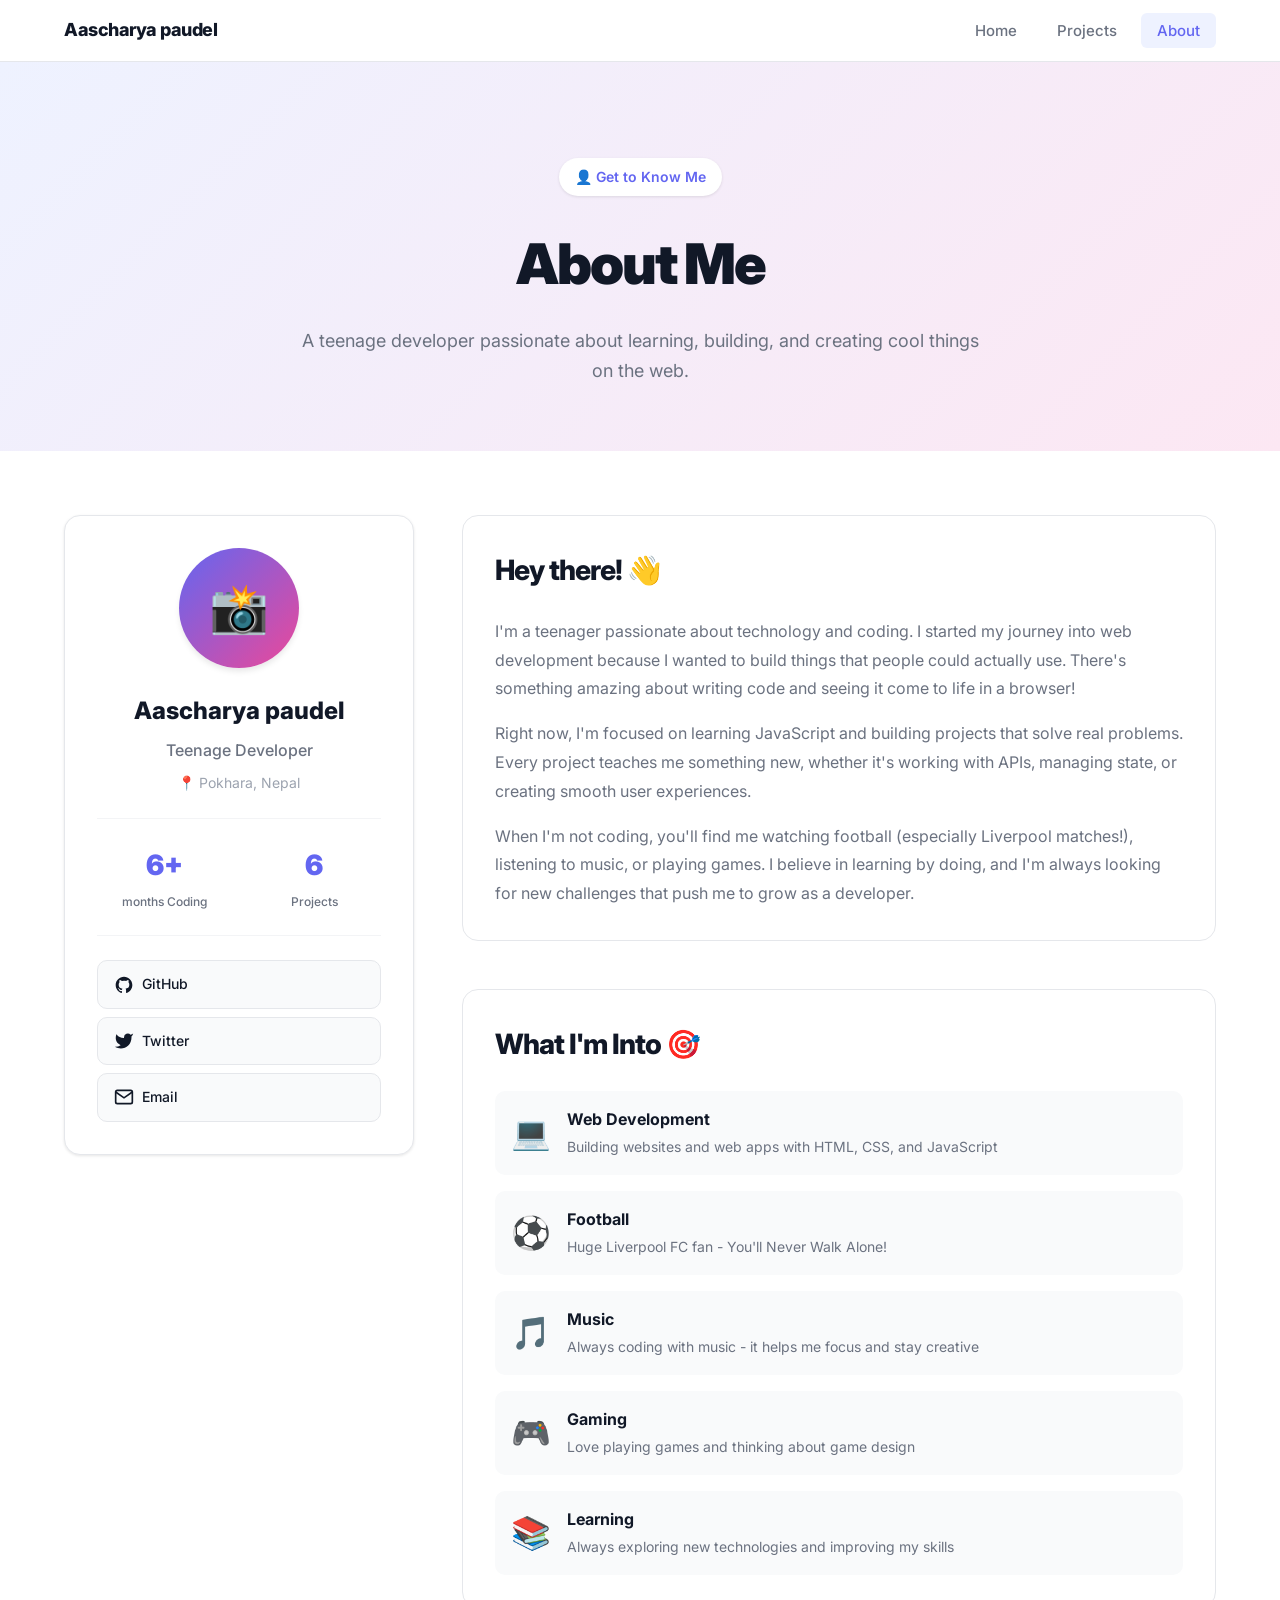
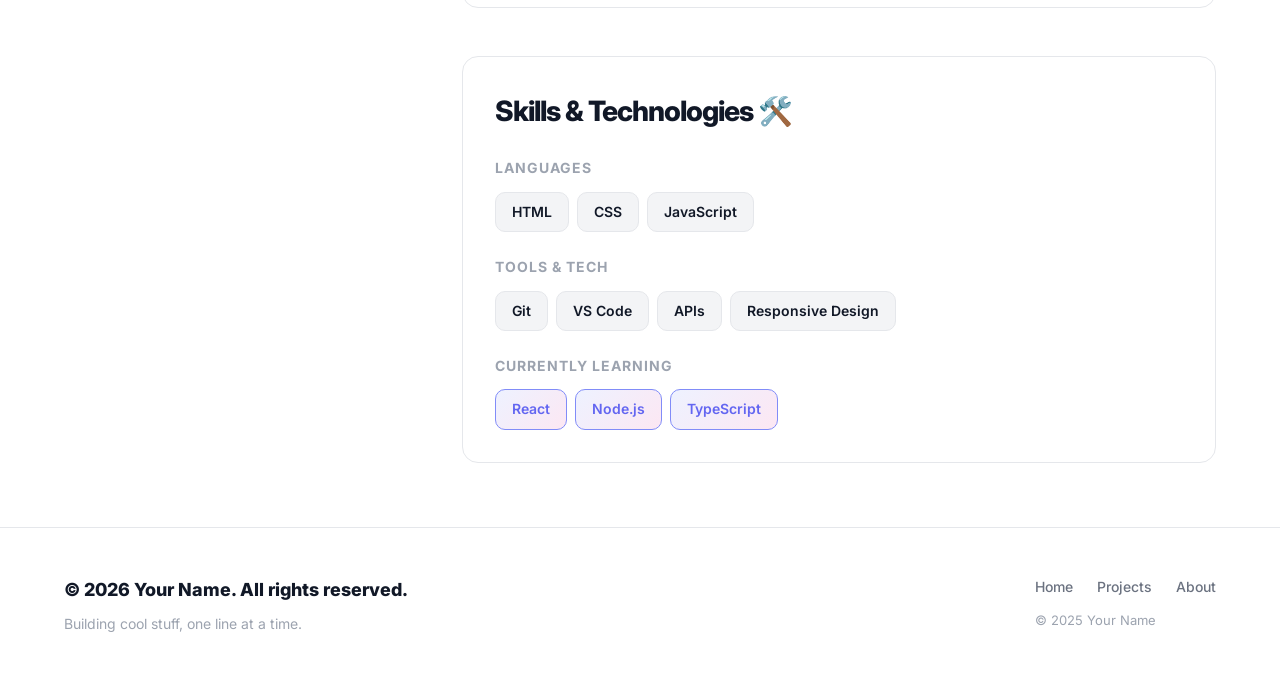
==== about.html @ 3bc78f4f "Initial commit - Personal website with Spotify integration" ====
<!DOCTYPE html>
<html lang="en">

<head>
    <meta charset="UTF-8">
    <meta name="viewport" content="width=device-width, initial-scale=1.0">
    <title>About - Your Name</title>
    <meta name="description" content="About me - a teenage developer and creative thinker">
    <link rel="stylesheet" href="css/style.css">
</head>

<body>
    <!-- Navigation -->
    <nav class="navbar">
        <div class="container">
            <div class="nav-brand">
                <a href="index.html">Aascharya paudel</a>
            </div>
            <ul class="nav-menu">
                <li><a href="index.html" class="nav-link">Home</a></li>
                <li><a href="projects.html" class="nav-link">Projects</a></li>
                <li><a href="about.html" class="nav-link active">About</a></li>
            </ul>
            <button class="mobile-toggle" id="mobileToggle" aria-label="Toggle menu">
                <span></span>
                <span></span>
                <span></span>
            </button>
        </div>
    </nav>

    <!-- Page Header -->
    <section class="page-header-section">
        <div class="container">
            <div class="page-header-content">
                <div class="page-badge">👤 Get to Know Me</div>
                <h1 class="page-title">About Me</h1>
                <p class="page-description">
                    A teenage developer passionate about learning, building, and creating cool things on the web.
                </p>
            </div>
        </div>
    </section>

    <!-- Main About Content -->
    <section class="about-main-section">
        <div class="container">
            <div class="about-layout">

                <!-- Profile Card -->
                <aside class="profile-sidebar">
                    <div class="profile-card">
                        <div class="profile-avatar">
                            <span class="avatar-placeholder">📸</span>
                        </div>
                        <h2 class="profile-name">Aascharya paudel</h2>
                        <p class="profile-role">Teenage Developer</p>
                        <p class="profile-location">📍 Pokhara, Nepal</p>

                        <div class="profile-stats">
                            <div class="profile-stat">
                                <div class="stat-value">6+</div>
                                <div class="stat-label">months Coding</div>
                            </div>
                            <div class="profile-stat">
                                <div class="stat-value">6</div>
                                <div class="stat-label">Projects</div>
                            </div>
                        </div>

                        <div class="profile-socials">
                            <a href="https://github.com" class="social-btn" target="_blank">
                                <svg width="20" height="20" viewBox="0 0 24 24" fill="currentColor">
                                    <path
                                        d="M12 2C6.477 2 2 6.477 2 12c0 4.42 2.865 8.17 6.839 9.49.5.092.682-.217.682-.482 0-.237-.008-.866-.013-1.7-2.782.603-3.369-1.34-3.369-1.34-.454-1.156-1.11-1.463-1.11-1.463-.908-.62.069-.608.069-.608 1.003.07 1.531 1.03 1.531 1.03.892 1.529 2.341 1.087 2.91.831.092-.646.35-1.086.636-1.336-2.22-.253-4.555-1.11-4.555-4.943 0-1.091.39-1.984 1.029-2.683-.103-.253-.446-1.27.098-2.647 0 0 .84-.269 2.75 1.025A9.578 9.578 0 0112 6.836c.85.004 1.705.114 2.504.336 1.909-1.294 2.747-1.025 2.747-1.025.546 1.377.203 2.394.1 2.647.64.699 1.028 1.592 1.028 2.683 0 3.842-2.339 4.687-4.566 4.935.359.309.678.919.678 1.852 0 1.336-.012 2.415-.012 2.743 0 .267.18.578.688.48C19.138 20.167 22 16.418 22 12c0-5.523-4.477-10-10-10z" />
                                </svg>
                                <span>GitHub</span>
                            </a>
                            <a href="https://twitter.com" class="social-btn" target="_blank">
                                <svg width="20" height="20" viewBox="0 0 24 24" fill="currentColor">
                                    <path
                                        d="M23 3a10.9 10.9 0 01-3.14 1.53 4.48 4.48 0 00-7.86 3v1A10.66 10.66 0 013 4s-4 9 5 13a11.64 11.64 0 01-7 2c9 5 20 0 20-11.5a4.5 4.5 0 00-.08-.83A7.72 7.72 0 0023 3z" />
                                </svg>
                                <span>Twitter</span>
                            </a>
                            <a href="mailto:your.email@example.com" class="social-btn">
                                <svg width="20" height="20" viewBox="0 0 24 24" fill="none" stroke="currentColor"
                                    stroke-width="2">
                                    <path
                                        d="M4 4h16c1.1 0 2 .9 2 2v12c0 1.1-.9 2-2 2H4c-1.1 0-2-.9-2-2V6c0-1.1.9-2 2-2z" />
                                    <path d="M22 6l-10 7L2 6" />
                                </svg>
                                <span>Email</span>
                            </a>
                        </div>
                    </div>
                </aside>

                <!-- Bio Content -->
                <div class="bio-content">
                    <div class="bio-section">
                        <h2 class="bio-heading">Hey there! 👋</h2>
                        <p class="bio-text">
                            I'm a teenager passionate about technology and coding. I started my journey into web
                            development because I wanted to build things that people could actually use. There's
                            something amazing about writing code and seeing it come to life in a browser!
                        </p>
                        <p class="bio-text">
                            Right now, I'm focused on learning JavaScript and building projects that solve real
                            problems. Every project teaches me something new, whether it's working with APIs,
                            managing state, or creating smooth user experiences.
                        </p>
                        <p class="bio-text">
                            When I'm not coding, you'll find me watching football (especially Liverpool matches!),
                            listening to music, or playing games. I believe in learning by doing, and I'm always
                            looking for new challenges that push me to grow as a developer.
                        </p>
                    </div>

                    <div class="bio-section">
                        <h2 class="bio-heading">What I'm Into 🎯</h2>
                        <div class="interests-list">
                            <div class="interest-item">
                                <span class="interest-emoji">💻</span>
                                <div class="interest-info">
                                    <h4>Web Development</h4>
                                    <p>Building websites and web apps with HTML, CSS, and JavaScript</p>
                                </div>
                            </div>
                            <div class="interest-item">
                                <span class="interest-emoji">⚽</span>
                                <div class="interest-info">
                                    <h4>Football</h4>
                                    <p>Huge Liverpool FC fan - You'll Never Walk Alone!</p>
                                </div>
                            </div>
                            <div class="interest-item">
                                <span class="interest-emoji">🎵</span>
                                <div class="interest-info">
                                    <h4>Music</h4>
                                    <p>Always coding with music - it helps me focus and stay creative</p>
                                </div>
                            </div>
                            <div class="interest-item">
                                <span class="interest-emoji">🎮</span>
                                <div class="interest-info">
                                    <h4>Gaming</h4>
                                    <p>Love playing games and thinking about game design</p>
                                </div>
                            </div>
                            <div class="interest-item">
                                <span class="interest-emoji">📚</span>
                                <div class="interest-info">
                                    <h4>Learning</h4>
                                    <p>Always exploring new technologies and improving my skills</p>
                                </div>
                            </div>
                        </div>
                    </div>

                    <div class="bio-section">
                        <h2 class="bio-heading">Skills & Technologies 🛠️</h2>
                        <div class="skills-list">
                            <div class="skill-group">
                                <h4 class="skill-category">Languages</h4>
                                <div class="skill-tags">
                                    <span class="skill-badge">HTML</span>
                                    <span class="skill-badge">CSS</span>
                                    <span class="skill-badge">JavaScript</span>
                                </div>
                            </div>
                            <div class="skill-group">
                                <h4 class="skill-category">Tools & Tech</h4>
                                <div class="skill-tags">
                                    <span class="skill-badge">Git</span>
                                    <span class="skill-badge">VS Code</span>
                                    <span class="skill-badge">APIs</span>
                                    <span class="skill-badge">Responsive Design</span>
                                </div>
                            </div>
                            <div class="skill-group">
                                <h4 class="skill-category">Currently Learning</h4>
                                <div class="skill-tags">
                                    <span class="skill-badge learning">React</span>
                                    <span class="skill-badge learning">Node.js</span>
                                    <span class="skill-badge learning">TypeScript</span>
                                </div>
                            </div>
                        </div>
                    </div>
                </div>

            </div>
        </div>
    </section>

    <!-- Footer -->
    <footer class="footer">
        <div class="container">
            <div class="footer-content">
                <div class="footer-left">
                    <p class="footer-name">Your Name</p>
                    <p class="footer-tagline">Building cool stuff, one line at a time.</p>
                </div>
                <div class="footer-right">
                    <div class="footer-links">
                        <a href="index.html">Home</a>
                        <a href="projects.html">Projects</a>
                        <a href="about.html">About</a>
                    </div>
                    <p class="footer-copy">&copy; 2025 Your Name</p>
                </div>
            </div>
        </div>
    </footer>

    <script src="js/main.js"></script>
</body>

</html>
---- css/style.css ----
/* ====================================
   Modern Portfolio Design
   ==================================== */
@import url('https://fonts.googleapis.com/css2?family=Inter:wght@400;500;600;700;800;900&display=swap');

:root {
    /* Modern Color Palette */
    --primary: #6366F1;
    --primary-dark: #4F46E5;
    --primary-light: #818CF8;
    --accent: #EC4899;
    --success: #10B981;

    --bg-main: #FFFFFF;
    --bg-secondary: #F9FAFB;
    --bg-tertiary: #F3F4F6;

    --text-primary: #111827;
    --text-secondary: #6B7280;
    --text-tertiary: #9CA3AF;

    --border: #E5E7EB;
    --border-light: #F3F4F6;

    /* Shadows */
    --shadow-xs: 0 1px 2px 0 rgba(0, 0, 0, 0.05);
    --shadow-sm: 0 1px 3px 0 rgba(0, 0, 0, 0.1);
    --shadow-md: 0 4px 6px -1px rgba(0, 0, 0, 0.1);
    --shadow-lg: 0 10px 15px -3px rgba(0, 0, 0, 0.1);
    --shadow-xl: 0 20px 25px -5px rgba(0, 0, 0, 0.1);

    /* Spacing */
    --space-xs: 8px;
    --space-sm: 12px;
    --space-md: 16px;
    --space-lg: 24px;
    --space-xl: 32px;
    --space-2xl: 48px;
    --space-3xl: 64px;
    --space-4xl: 96px;

    /* Border Radius */
    --radius-sm: 6px;
    --radius-md: 10px;
    --radius-lg: 16px;
    --radius-xl: 24px;
    --radius-full: 9999px;
}

* {
    margin: 0;
    padding: 0;
    box-sizing: border-box;
}

html {
    scroll-behavior: smooth;
}

body {
    font-family: 'Inter', -apple-system, BlinkMacSystemFont, sans-serif;
    background-color: var(--bg-main);
    color: var(--text-primary);
    line-height: 1.6;
    font-size: 16px;
    -webkit-font-smoothing: antialiased;
}

::selection {
    background-color: var(--primary-light);
    color: white;
}

a {
    text-decoration: none;
    color: inherit;
}

.container {
    max-width: 1200px;
    margin: 0 auto;
    padding: 0 var(--space-lg);
}

/* ====================================
   Navigation
   ==================================== */
.navbar {
    position: sticky;
    top: 0;
    z-index: 100;
    background-color: rgba(255, 255, 255, 0.8);
    backdrop-filter: blur(12px);
    border-bottom: 1px solid var(--border);
    padding: var(--space-md) 0;
}

.navbar .container {
    display: flex;
    justify-content: space-between;
    align-items: center;
}

.nav-brand a {
    font-size: 18px;
    font-weight: 800;
    color: var(--text-primary);
    letter-spacing: -0.5px;
}

.nav-menu {
    display: flex;
    gap: var(--space-xs);
    list-style: none;
}

.nav-link {
    padding: var(--space-xs) var(--space-md);
    color: var(--text-secondary);
    font-size: 15px;
    font-weight: 500;
    border-radius: var(--radius-sm);
    transition: all 0.2s;
}

.nav-link:hover {
    color: var(--text-primary);
    background-color: var(--bg-secondary);
}

.nav-link.active {
    color: var(--primary);
    background-color: #EEF2FF;
}

.mobile-toggle {
    display: none;
    flex-direction: column;
    gap: 5px;
    background: none;
    border: none;
    cursor: pointer;
}

.mobile-toggle span {
    width: 24px;
    height: 2px;
    background-color: var(--text-primary);
    border-radius: 2px;
    transition: all 0.3s ease;
}

/* ====================================
   Hero Section
   ==================================== */
.hero {
    padding: var(--space-4xl) 0 var(--space-3xl);
    text-align: center;
}

.hero-badge {
    display: inline-block;
    padding: var(--space-xs) var(--space-md);
    background: linear-gradient(135deg, #EEF2FF 0%, #FCE7F3 100%);
    color: var(--primary);
    font-size: 14px;
    font-weight: 600;
    border-radius: var(--radius-full);
    margin-bottom: var(--space-lg);
}

.hero-title {
    font-size: clamp(40px, 6vw, 64px);
    font-weight: 900;
    letter-spacing: -2px;
    line-height: 1.1;
    margin-bottom: var(--space-md);
}

.gradient-text {
    background: linear-gradient(135deg, var(--primary) 0%, var(--accent) 100%);
    -webkit-background-clip: text;
    -webkit-text-fill-color: transparent;
    background-clip: text;
}

.hero-subtitle {
    font-size: 20px;
    color: var(--text-secondary);
    font-weight: 500;
    margin-bottom: var(--space-md);
}

.hero-description {
    font-size: 18px;
    color: var(--text-tertiary);
    line-height: 1.7;
    max-width: 650px;
    margin: 0 auto var(--space-xl);
}

.hero-buttons {
    display: flex;
    gap: var(--space-sm);
    justify-content: center;
    flex-wrap: wrap;
}

/* ====================================
   Buttons
   ==================================== */
.btn {
    padding: 14px 28px;
    border-radius: var(--radius-md);
    font-weight: 600;
    font-size: 15px;
    cursor: pointer;
    border: none;
    transition: all 0.2s;
    display: inline-flex;
    align-items: center;
    gap: var(--space-xs);
    text-decoration: none;
}

.btn-primary {
    background: linear-gradient(135deg, var(--primary) 0%, var(--primary-dark) 100%);
    color: white;
    box-shadow: var(--shadow-sm);
}

.btn-primary:hover {
    transform: translateY(-2px);
    box-shadow: var(--shadow-lg);
}

.btn-secondary {
    background-color: var(--bg-secondary);
    color: var(--text-primary);
    border: 1.5px solid var(--border);
}

.btn-secondary:hover {
    border-color: var(--primary-light);
    background-color: #EEF2FF;
}

/* ====================================
   Stats Section
   ==================================== */
.stats-section {
    padding: var(--space-3xl) 0;
    background: linear-gradient(135deg, #EEF2FF 0%, #FCE7F3 100%);
}

.stats-grid {
    display: grid;
    grid-template-columns: repeat(auto-fit, minmax(250px, 1fr));
    gap: var(--space-lg);
}

.stat-card {
    text-align: center;
    padding: var(--space-xl);
}

.stat-icon {
    font-size: 48px;
    margin-bottom: var(--space-sm);
}

.stat-number {
    font-size: 40px;
    font-weight: 900;
    color: var(--primary);
    margin-bottom: var(--space-xs);
    letter-spacing: -1px;
}

.stat-label {
    font-size: 15px;
    color: var(--text-secondary);
    font-weight: 500;
}

/* ====================================
   Activity Section
   ==================================== */
.activity-section {
    padding: var(--space-3xl) 0;
}

.section-header {
    text-align: center;
    margin-bottom: var(--space-2xl);
}

.section-title {
    font-size: clamp(32px, 4vw, 42px);
    font-weight: 900;
    letter-spacing: -1.5px;
    margin-bottom: var(--space-xs);
}

.section-subtitle {
    font-size: 18px;
    color: var(--text-secondary);
}

.section-link {
    color: var(--primary);
    font-weight: 600;
    font-size: 16px;
    text-decoration: none;
    transition: all 0.2s;
}

.section-link:hover {
    color: var(--primary-dark);
}

.activity-grid {
    display: grid;
    grid-template-columns: repeat(auto-fit, minmax(320px, 1fr));
    gap: var(--space-lg);
}

.activity-card {
    background-color: var(--bg-main);
    border: 1.5px solid var(--border);
    border-radius: var(--radius-lg);
    padding: var(--space-xl);
    transition: all 0.3s;
}

.activity-card:hover {
    transform: translateY(-4px);
    box-shadow: var(--shadow-xl);
    border-color: var(--primary-light);
}

.card-icon {
    font-size: 36px;
    margin-bottom: var(--space-sm);
}

.card-title {
    font-size: 20px;
    font-weight: 700;
    margin-bottom: var(--space-md);
    color: var(--text-primary);
}

.card-content {
    min-height: 120px;
    margin-bottom: var(--space-md);
}

.card-footer {
    padding-top: var(--space-md);
    border-top: 1px solid var(--border-light);
}

.card-meta {
    font-size: 13px;
    color: var(--text-tertiary);
    font-weight: 500;
}

.loading {
    color: var(--text-tertiary);
    font-size: 15px;
    text-align: center;
    padding: var(--space-lg) 0;
}

/* Spotify */
.spotify-info {
    display: flex;
    gap: var(--space-md);
    align-items: center;
}

.spotify-artwork {
    width: 80px;
    height: 80px;
    border-radius: var(--radius-md);
    background: linear-gradient(135deg, #EEF2FF 0%, #F3F4F6 100%);
    flex-shrink: 0;
}

.spotify-details h4 {
    font-size: 16px;
    font-weight: 600;
    margin-bottom: 4px;
    color: var(--text-primary);
}

.spotify-details p {
    font-size: 14px;
    color: var(--text-secondary);
}

/* Football */
.match-info {
    text-align: center;
}

.match-teams {
    display: flex;
    justify-content: center;
    align-items: center;
    gap: var(--space-xl);
    margin-bottom: var(--space-md);
}

.team-name {
    font-size: 15px;
    font-weight: 600;
    margin-bottom: var(--space-sm);
    color: var(--text-primary);
}

.score {
    font-size: 36px;
    font-weight: 900;
    color: var(--primary);
}

.vs {
    font-size: 18px;
    color: var(--text-tertiary);
    font-weight: 600;
}

.match-date {
    font-size: 14px;
    color: var(--text-secondary);
}

/* Learning Progress */
.learning-item {
    margin-bottom: var(--space-md);
}

.learning-item:last-child {
    margin-bottom: 0;
}

.learning-label {
    display: block;
    font-size: 14px;
    font-weight: 600;
    margin-bottom: var(--space-xs);
    color: var(--text-primary);
}

.learning-bar {
    height: 8px;
    background-color: var(--bg-tertiary);
    border-radius: var(--radius-full);
    overflow: hidden;
}

.learning-progress {
    height: 100%;
    background: linear-gradient(90deg, var(--primary) 0%, var(--primary-light) 100%);
    border-radius: var(--radius-full);
    transition: width 1s ease;
}

/* ====================================
   Featured Section
   ==================================== */
.featured-section {
    padding: var(--space-3xl) 0;
    background-color: var(--bg-secondary);
}

.featured-section .section-header {
    display: flex;
    justify-content: space-between;
    align-items: center;
    margin-bottom: var(--space-2xl);
}

.featured-grid {
    display: grid;
    grid-template-columns: repeat(auto-fit, minmax(340px, 1fr));
    gap: var(--space-lg);
}

.featured-card {
    background-color: var(--bg-main);
    border: 1.5px solid var(--border);
    border-radius: var(--radius-lg);
    overflow: hidden;
    transition: all 0.3s;
    cursor: pointer;
}

.featured-card:hover {
    transform: translateY(-4px);
    box-shadow: var(--shadow-xl);
    border-color: var(--primary-light);
}

.featured-image {
    height: 180px;
    background: linear-gradient(135deg, #EEF2FF 0%, #FCE7F3 100%);
    display: flex;
    align-items: center;
    justify-content: center;
    border-bottom: 1.5px solid var(--border);
}

.featured-emoji {
    font-size: 64px;
}

.featured-content {
    padding: var(--space-lg);
}

.featured-content h3 {
    font-size: 20px;
    font-weight: 700;
    margin-bottom: var(--space-sm);
    color: var(--text-primary);
}

.featured-content p {
    font-size: 15px;
    color: var(--text-secondary);
    line-height: 1.6;
    margin-bottom: var(--space-md);
}

.featured-tags {
    display: flex;
    gap: var(--space-xs);
    flex-wrap: wrap;
}

.tag {
    padding: 6px 12px;
    background-color: var(--bg-tertiary);
    border-radius: var(--radius-sm);
    font-size: 13px;
    font-weight: 600;
    color: var(--text-secondary);
}

/* ====================================
   CTA Section
   ==================================== */
.cta-section {
    padding: var(--space-4xl) 0;
    background: linear-gradient(135deg, var(--primary) 0%, var(--accent) 100%);
    color: white;
}

.cta-content {
    text-align: center;
    max-width: 600px;
    margin: 0 auto;
}

.cta-content h2 {
    font-size: clamp(32px, 4vw, 48px);
    font-weight: 900;
    letter-spacing: -1.5px;
    margin-bottom: var(--space-md);
}

.cta-content p {
    font-size: 18px;
    opacity: 0.95;
    line-height: 1.7;
    margin-bottom: var(--space-xl);
}

.cta-buttons {
    display: flex;
    flex-direction: column;
    align-items: center;
    gap: var(--space-lg);
}

.cta-buttons .btn-primary {
    background-color: white;
    color: var(--primary);
}

.cta-buttons .btn-primary:hover {
    background-color: var(--bg-secondary);
}

.social-links {
    display: flex;
    gap: var(--space-md);
}

.social-icon {
    width: 44px;
    height: 44px;
    display: flex;
    align-items: center;
    justify-content: center;
    background-color: rgba(255, 255, 255, 0.2);
    border-radius: var(--radius-md);
    color: white;
    transition: all 0.2s;
}

.social-icon:hover {
    background-color: rgba(255, 255, 255, 0.3);
    transform: translateY(-2px);
}

/* ====================================
   Footer
   ==================================== */
.footer {
    background-color: var(--bg-main);
    border-top: 1.5px solid var(--border);
    padding: var(--space-2xl) 0;
}

.footer-content {
    display: flex;
    justify-content: space-between;
    align-items: start;
    gap: var(--space-xl);
}

.footer-name {
    font-size: 18px;
    font-weight: 800;
    margin-bottom: var(--space-xs);
    color: var(--text-primary);
}

.footer-tagline {
    font-size: 14px;
    color: var(--text-tertiary);
}

.footer-links {
    display: flex;
    gap: var(--space-lg);
    margin-bottom: var(--space-sm);
}

.footer-links a {
    font-size: 14px;
    font-weight: 500;
    color: var(--text-secondary);
    transition: color 0.2s;
}

.footer-links a:hover {
    color: var(--primary);
}

.footer-copy {
    font-size: 13px;
    color: var(--text-tertiary);
}

/* ====================================
   About & Projects Page Styles
   ==================================== */

.page-header-section {
    padding: var(--space-4xl) 0 var(--space-3xl);
    background: linear-gradient(135deg, #EEF2FF 0%, #FCE7F3 100%);
    text-align: center;
}

.page-header-content {
    max-width: 700px;
    margin: 0 auto;
}

.page-badge {
    display: inline-block;
    padding: var(--space-xs) var(--space-md);
    background: white;
    color: var(--primary);
    font-size: 14px;
    font-weight: 600;
    border-radius: var(--radius-full);
    margin-bottom: var(--space-lg);
    box-shadow: var(--shadow-sm);
}

.page-title {
    font-size: clamp(36px, 5vw, 56px);
    font-weight: 900;
    letter-spacing: -2px;
    margin-bottom: var(--space-md);
    color: var(--text-primary);
}

.page-description {
    font-size: 18px;
    color: var(--text-secondary);
    line-height: 1.7;
}

/* About Page */
.about-main-section {
    padding: var(--space-3xl) 0;
}

.about-layout {
    display: grid;
    grid-template-columns: 350px 1fr;
    gap: var(--space-2xl);
    align-items: start;
}

.profile-sidebar {
    position: sticky;
    top: 100px;
}

.profile-card {
    background-color: var(--bg-main);
    border: 1.5px solid var(--border);
    border-radius: var(--radius-lg);
    padding: var(--space-xl);
    text-align: center;
    box-shadow: var(--shadow-sm);
    transition: all 0.3s;
}

.profile-card:hover {
    box-shadow: var(--shadow-lg);
    transform: translateY(-4px);
}

.profile-avatar {
    width: 120px;
    height: 120px;
    margin: 0 auto var(--space-lg);
    border-radius: 50%;
    background: linear-gradient(135deg, var(--primary) 0%, var(--accent) 100%);
    display: flex;
    align-items: center;
    justify-content: center;
    font-size: 48px;
    box-shadow: var(--shadow-md);
}

.avatar-placeholder {
    filter: grayscale(0);
}

.profile-name {
    font-size: 24px;
    font-weight: 800;
    margin-bottom: var(--space-xs);
    color: var(--text-primary);
}

.profile-role {
    font-size: 16px;
    color: var(--text-secondary);
    font-weight: 500;
    margin-bottom: var(--space-xs);
}

.profile-location {
    font-size: 14px;
    color: var(--text-tertiary);
    margin-bottom: var(--space-lg);
}

.profile-stats {
    display: grid;
    grid-template-columns: 1fr 1fr;
    gap: var(--space-md);
    padding: var(--space-lg) 0;
    border-top: 1px solid var(--border-light);
    border-bottom: 1px solid var(--border-light);
    margin-bottom: var(--space-lg);
}

.profile-stat {
    text-align: center;
}

.profile-stat .stat-value {
    font-size: 28px;
    font-weight: 900;
    color: var(--primary);
    margin-bottom: 4px;
}

.profile-stat .stat-label {
    font-size: 12px;
    color: var(--text-secondary);
    font-weight: 500;
}

.profile-socials {
    display: flex;
    flex-direction: column;
    gap: var(--space-xs);
}

.social-btn {
    display: flex;
    align-items: center;
    gap: var(--space-xs);
    padding: var(--space-sm) var(--space-md);
    background-color: var(--bg-secondary);
    border: 1px solid var(--border);
    border-radius: var(--radius-md);
    color: var(--text-primary);
    font-size: 14px;
    font-weight: 500;
    text-decoration: none;
    transition: all 0.2s;
}

.social-btn:hover {
    background-color: var(--primary);
    color: white;
    border-color: var(--primary);
    transform: translateX(4px);
}

.bio-content {
    display: flex;
    flex-direction: column;
    gap: var(--space-2xl);
}

.bio-section {
    background-color: var(--bg-main);
    border: 1.5px solid var(--border);
    border-radius: var(--radius-lg);
    padding: var(--space-xl);
}

.bio-heading {
    font-size: 28px;
    font-weight: 800;
    letter-spacing: -1px;
    margin-bottom: var(--space-lg);
    color: var(--text-primary);
}

.bio-text {
    font-size: 16px;
    line-height: 1.8;
    color: var(--text-secondary);
    margin-bottom: var(--space-md);
}

.bio-text:last-child {
    margin-bottom: 0;
}

.interests-list {
    display: grid;
    gap: var(--space-md);
}

.interest-item {
    display: flex;
    gap: var(--space-md);
    align-items: flex-start;
    padding: var(--space-md);
    background-color: var(--bg-secondary);
    border-radius: var(--radius-md);
    transition: all 0.2s;
}

.interest-item:hover {
    background-color: #EEF2FF;
    transform: translateX(8px);
}

.interest-emoji {
    font-size: 32px;
    flex-shrink: 0;
}

.interest-info h4 {
    font-size: 16px;
    font-weight: 700;
    margin-bottom: 4px;
    color: var(--text-primary);
}

.interest-info p {
    font-size: 14px;
    color: var(--text-secondary);
    line-height: 1.6;
}

.skills-list {
    display: flex;
    flex-direction: column;
    gap: var(--space-lg);
}

.skill-group {
    display: flex;
    flex-direction: column;
    gap: var(--space-sm);
}

.skill-category {
    font-size: 14px;
    font-weight: 700;
    color: var(--text-tertiary);
    text-transform: uppercase;
    letter-spacing: 1px;
}

.skill-tags {
    display: flex;
    flex-wrap: wrap;
    gap: var(--space-xs);
}

.skill-badge {
    padding: 8px 16px;
    background-color: var(--bg-tertiary);
    border: 1px solid var(--border);
    border-radius: var(--radius-md);
    font-size: 14px;
    font-weight: 600;
    color: var(--text-primary);
    transition: all 0.2s;
}

.skill-badge:hover {
    background-color: var(--primary);
    color: white;
    border-color: var(--primary);
    transform: translateY(-2px);
}

.skill-badge.learning {
    background: linear-gradient(135deg, #EEF2FF 0%, #FCE7F3 100%);
    border-color: var(--primary-light);
    color: var(--primary);
}

/* Projects Page */
.projects-list-section {
    padding: var(--space-3xl) 0;
}

.projects-grid-full {
    display: grid;
    gap: var(--space-xl);
}

.project-card-full {
    display: grid;
    grid-template-columns: 200px 1fr;
    gap: var(--space-xl);
    background-color: var(--bg-main);
    border: 1.5px solid var(--border);
    border-radius: var(--radius-lg);
    overflow: hidden;
    transition: all 0.3s;
}

.project-card-full:hover {
    transform: translateY(-4px);
    box-shadow: var(--shadow-xl);
    border-color: var(--primary-light);
}

.project-image-full {
    height: 100%;
    min-height: 200px;
    background: linear-gradient(135deg, #EEF2FF 0%, #FCE7F3 100%);
    display: flex;
    align-items: center;
    justify-content: center;
}

.project-icon {
    font-size: 72px;
}

.project-details {
    padding: var(--space-xl);
    display: flex;
    flex-direction: column;
    gap: var(--space-md);
}

.project-title {
    font-size: 24px;
    font-weight: 800;
    color: var(--text-primary);
    letter-spacing: -0.5px;
}

.project-description {
    font-size: 15px;
    line-height: 1.7;
    color: var(--text-secondary);
    flex-grow: 1;
}

.project-tech {
    display: flex;
    flex-wrap: wrap;
    gap: var(--space-xs);
}

.tech-tag {
    padding: 6px 12px;
    background-color: var(--bg-tertiary);
    border-radius: var(--radius-sm);
    font-size: 12px;
    font-weight: 600;
    color: var(--text-secondary);
}

.project-actions {
    display: flex;
    gap: var(--space-sm);
}

.project-link {
    display: inline-flex;
    align-items: center;
    gap: var(--space-xs);
    padding: 10px 20px;
    border-radius: var(--radius-md);
    font-size: 14px;
    font-weight: 600;
    text-decoration: none;
    transition: all 0.2s;
}

.project-link.primary {
    background: linear-gradient(135deg, var(--primary) 0%, var(--primary-dark) 100%);
    color: white;
}

.project-link.primary:hover {
    transform: translateY(-2px);
    box-shadow: var(--shadow-md);
}

.project-link.secondary {
    background-color: var(--bg-secondary);
    color: var(--text-primary);
    border: 1px solid var(--border);
}

.project-link.secondary:hover {
    background-color: #EEF2FF;
    border-color: var(--primary-light);
}

/* ====================================
   Responsive Design
   ==================================== */

@media (max-width: 1024px) {
    .about-layout {
        grid-template-columns: 1fr;
    }

    .profile-sidebar {
        position: static;
    }

    .project-card-full {
        grid-template-columns: 1fr;
    }

    .project-image-full {
        min-height: 180px;
    }
}

@media (max-width: 768px) {
    .mobile-toggle {
        display: flex;
    }

    .nav-menu {
        position: absolute;
        top: 100%;
        left: 0;
        right: 0;
        background-color: rgba(255, 255, 255, 0.98);
        backdrop-filter: blur(12px);
        flex-direction: column;
        padding: var(--space-md);
        max-height: 0;
        overflow: hidden;
        transition: max-height 0.3s;
        border-bottom: 1px solid var(--border);
    }

    .nav-menu.active {
        max-height: 300px;
    }

    .hero {
        padding: var(--space-3xl) 0 var(--space-2xl);
    }

    .stats-grid,
    .activity-grid,
    .featured-grid {
        grid-template-columns: 1fr;
    }

    .featured-section .section-header {
        flex-direction: column;
        align-items: flex-start;
        gap: var(--space-md);
    }

    .footer-content {
        flex-direction: column;
    }

    .footer-right {
        width: 100%;
    }
}

@media (max-width: 480px) {
    .hero-buttons {
        flex-direction: column;
        width: 100%;
    }

    .btn {
        width: 100%;
        justify-content: center;
    }

    .project-details {
        padding: var(--space-lg);
    }

    .project-actions {
        flex-direction: column;
    }

    .project-link {
        width: 100%;
        justify-content: center;
    }
}
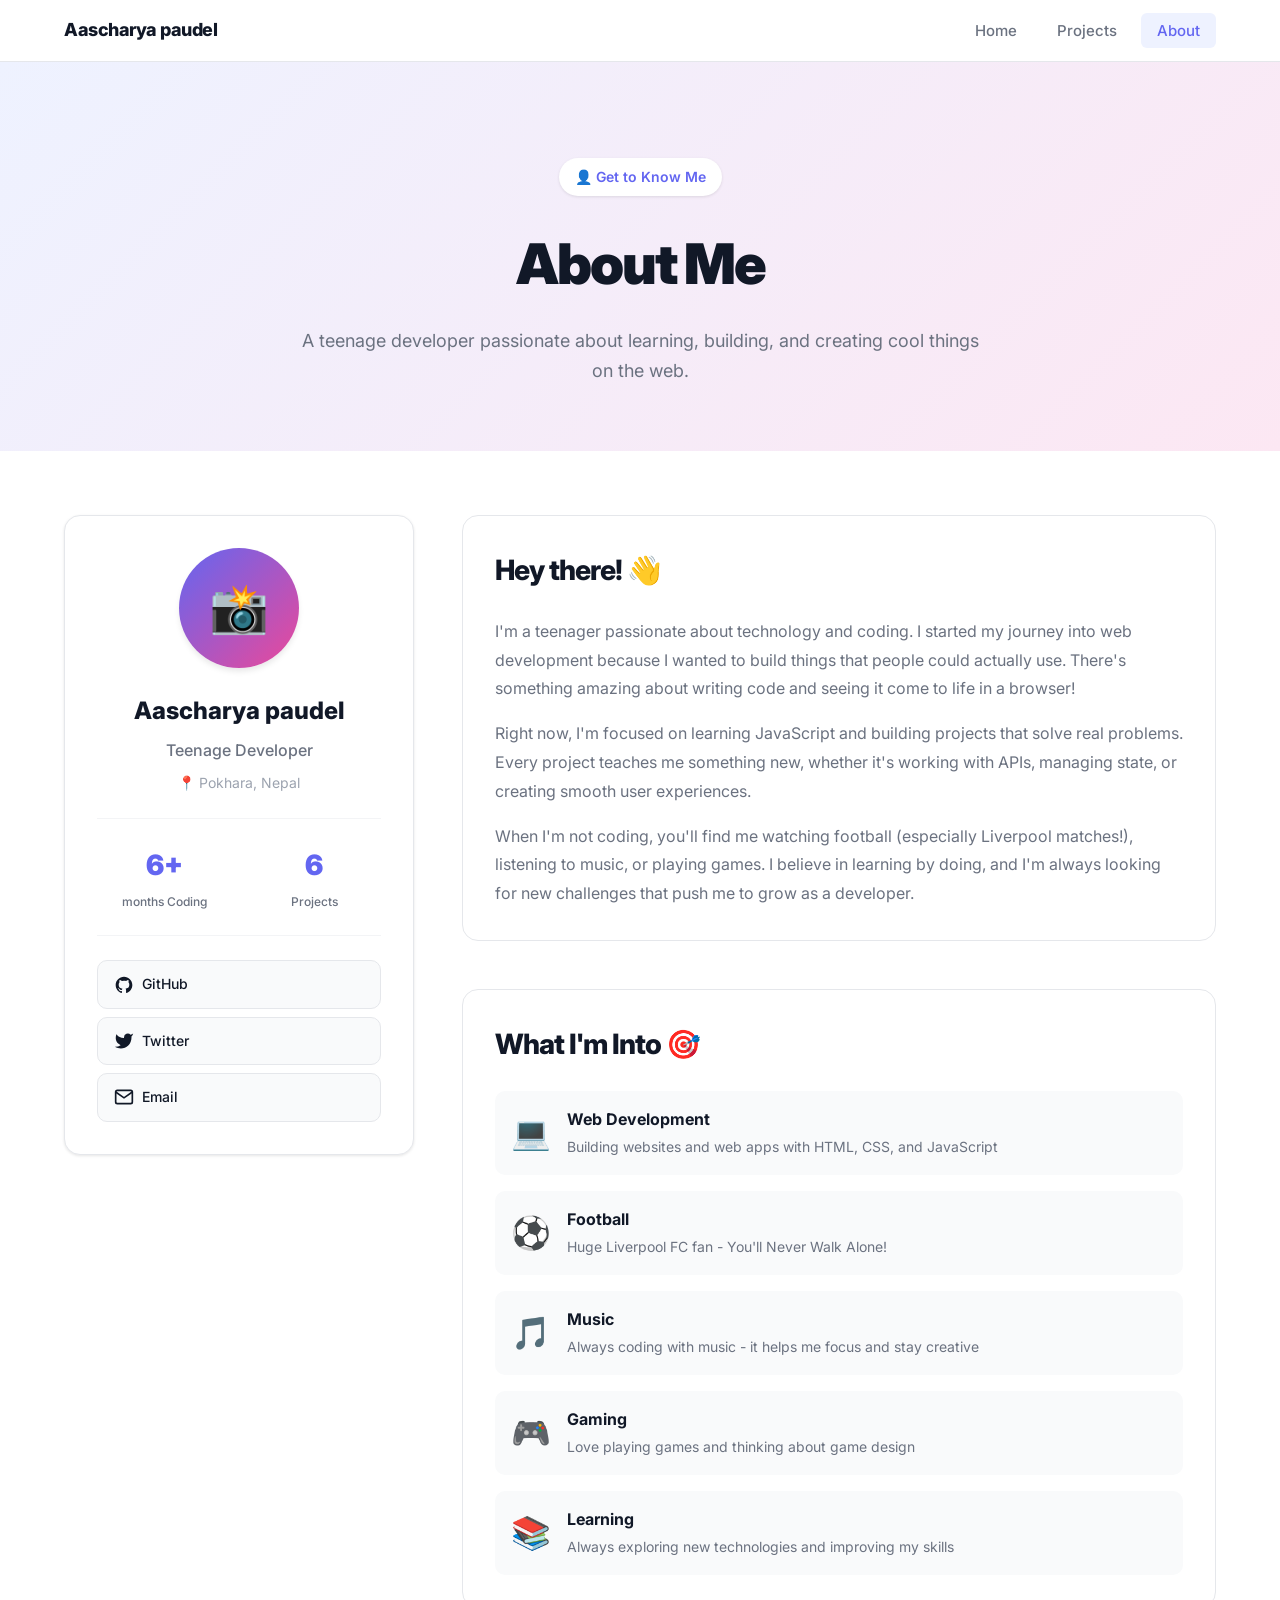
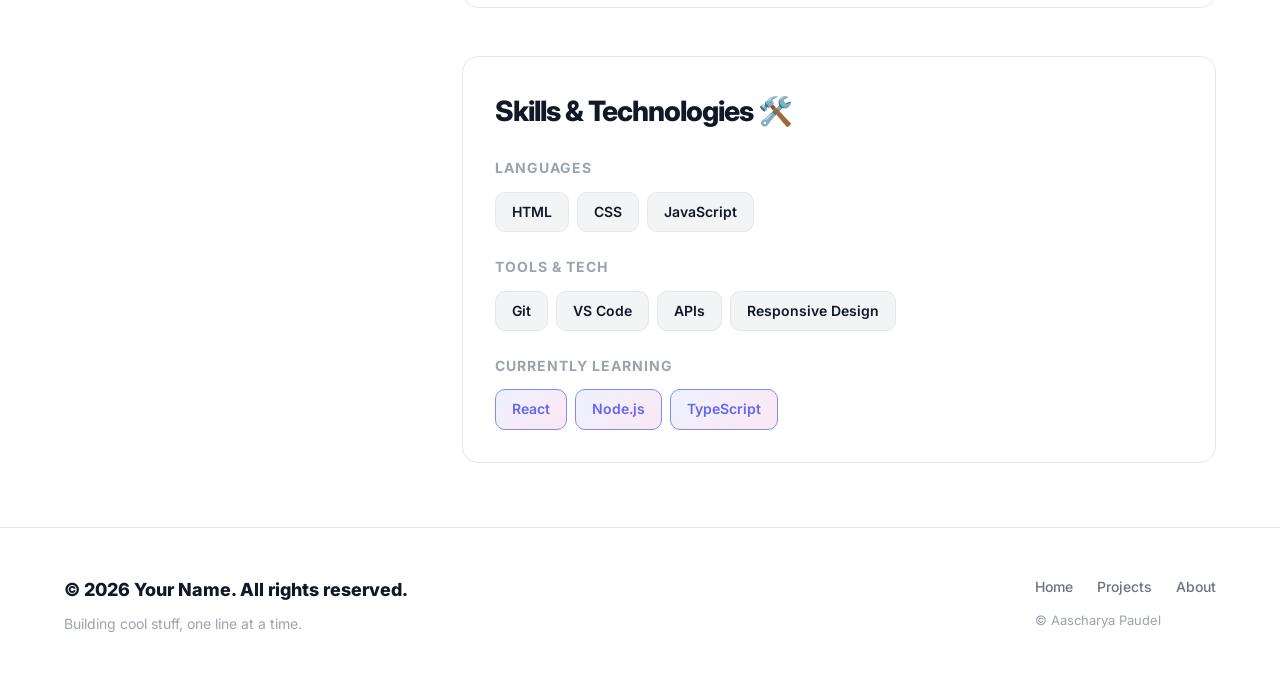
==== commit a1dbd0d1: "Update name to Aascharya Paudel across all pages" ====
--- a/about.html
+++ b/about.html
@@ -4,7 +4,7 @@
 <head>
     <meta charset="UTF-8">
     <meta name="viewport" content="width=device-width, initial-scale=1.0">
-    <title>About - Your Name</title>
+    <title>About - Aascharya Paudel</title>
     <meta name="description" content="About me - a teenage developer and creative thinker">
     <link rel="stylesheet" href="css/style.css">
 </head>
@@ -199,7 +199,7 @@
         <div class="container">
             <div class="footer-content">
                 <div class="footer-left">
-                    <p class="footer-name">Your Name</p>
+                    <p class="footer-name">Aascharya Paudel</p>
                     <p class="footer-tagline">Building cool stuff, one line at a time.</p>
                 </div>
                 <div class="footer-right">
@@ -208,7 +208,7 @@
                         <a href="projects.html">Projects</a>
                         <a href="about.html">About</a>
                     </div>
-                    <p class="footer-copy">&copy; 2025 Your Name</p>
+                    <p class="footer-copy">&copy; Aascharya Paudel</p>
                 </div>
             </div>
         </div>
